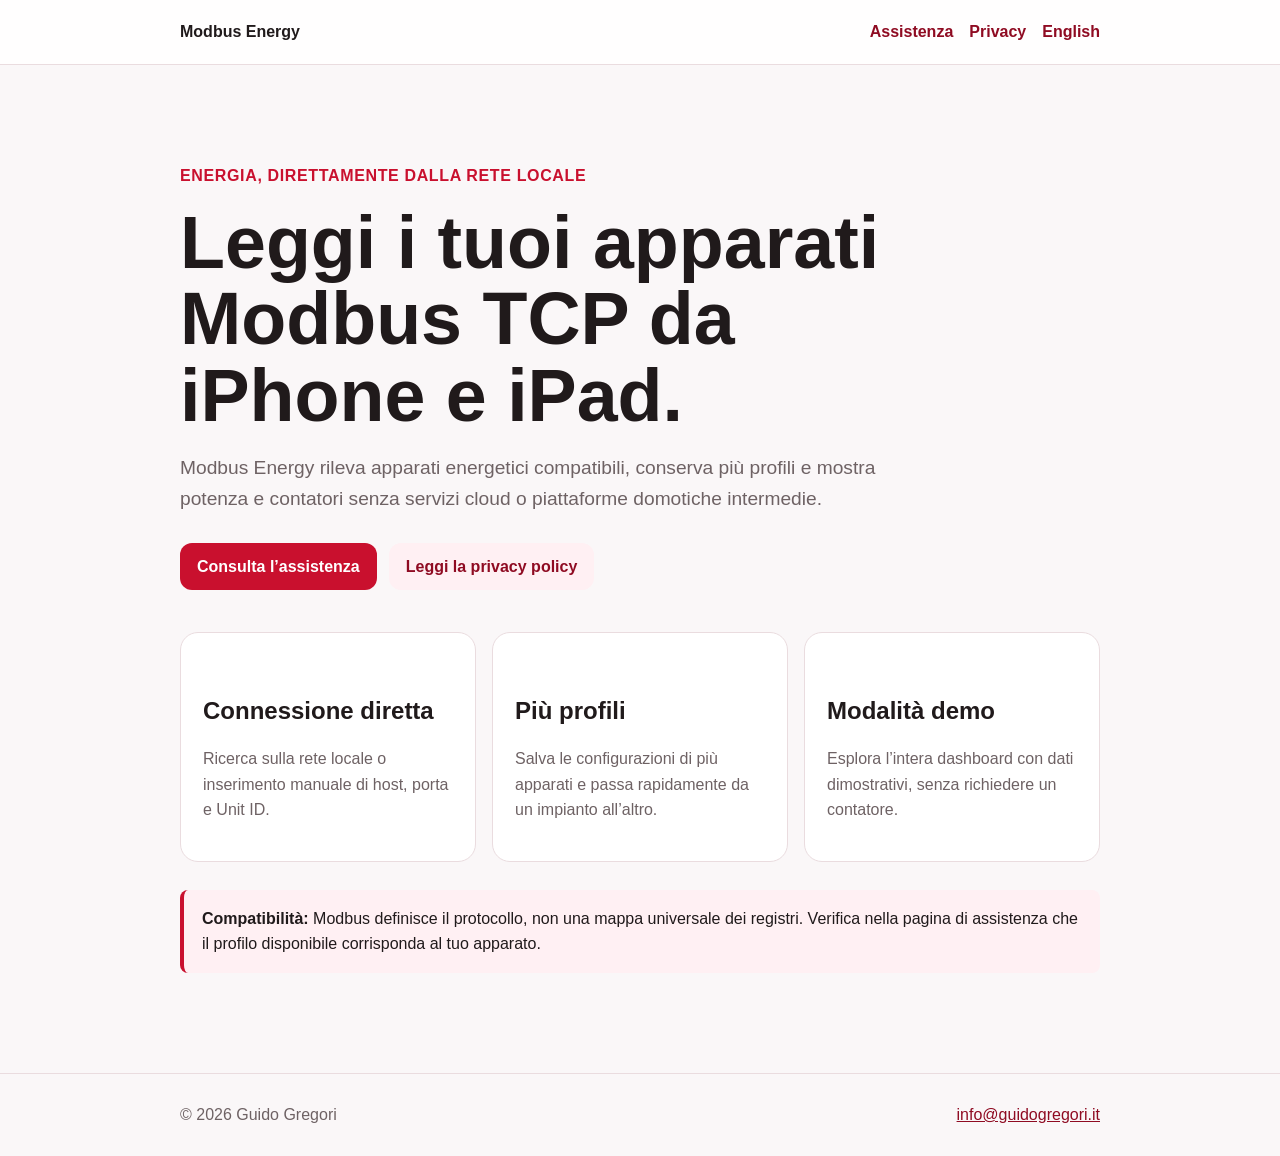
==== it/index.html @ bfdfca76 "Publish bilingual Modbus Energy information site" ====
<!doctype html>
<html lang="it">
<head>
  <meta charset="utf-8">
  <meta name="viewport" content="width=device-width, initial-scale=1">
  <meta name="description" content="Modbus Energy collega iPhone e iPad a contatori energetici Modbus TCP sulla rete locale.">
  <title>Modbus Energy — Contatori energetici Modbus TCP</title>
  <link rel="stylesheet" href="../assets/style.css">
</head>
<body>
  <header><nav class="shell"><a class="brand" href="./">Modbus Energy</a><span class="nav-links"><a href="support.html">Assistenza</a><a href="privacy.html">Privacy</a><a href="../en/" lang="en">English</a></span></nav></header>
  <main class="shell">
    <section class="hero">
      <p class="eyebrow">Energia, direttamente dalla rete locale</p>
      <h1>Leggi i tuoi apparati Modbus TCP da iPhone e iPad.</h1>
      <p class="lead">Modbus Energy rileva apparati energetici compatibili, conserva più profili e mostra potenza e contatori senza servizi cloud o piattaforme domotiche intermedie.</p>
      <div class="actions"><a class="button" href="support.html">Consulta l’assistenza</a><a class="button secondary" href="privacy.html">Leggi la privacy policy</a></div>
    </section>
    <section class="grid" aria-label="Funzioni">
      <article class="card"><h2>Connessione diretta</h2><p>Ricerca sulla rete locale o inserimento manuale di host, porta e Unit ID.</p></article>
      <article class="card"><h2>Più profili</h2><p>Salva le configurazioni di più apparati e passa rapidamente da un impianto all’altro.</p></article>
      <article class="card"><h2>Modalità demo</h2><p>Esplora l’intera dashboard con dati dimostrativi, senza richiedere un contatore.</p></article>
    </section>
    <div class="notice"><strong>Compatibilità:</strong> Modbus definisce il protocollo, non una mappa universale dei registri. Verifica nella pagina di assistenza che il profilo disponibile corrisponda al tuo apparato.</div>
  </main>
  <footer><div class="shell"><span>© 2026 Guido Gregori</span><span><a href="mailto:info@guidogregori.it">info@guidogregori.it</a></span></div></footer>
</body>
</html>
---- assets/style.css ----
:root {
  color-scheme: light dark;
  --red: #c9102e;
  --red-deep: #8f0b22;
  --red-soft: #fff0f3;
  --ink: #201a1b;
  --muted: #6e6264;
  --surface: #ffffff;
  --background: #faf7f8;
  --border: #eadcdf;
}

* { box-sizing: border-box; }

body {
  margin: 0;
  font-family: -apple-system, BlinkMacSystemFont, "Segoe UI", sans-serif;
  line-height: 1.6;
  color: var(--ink);
  background: var(--background);
}

a { color: var(--red-deep); }
a:hover { color: var(--red); }

.shell { width: min(920px, calc(100% - 36px)); margin: 0 auto; }

header {
  border-bottom: 1px solid var(--border);
  background: color-mix(in srgb, var(--surface) 92%, transparent);
}

nav {
  min-height: 64px;
  display: flex;
  align-items: center;
  justify-content: space-between;
  gap: 20px;
}

.brand { color: var(--ink); text-decoration: none; font-weight: 750; }
.nav-links { display: flex; flex-wrap: wrap; gap: 16px; }
.nav-links a { text-decoration: none; font-weight: 600; }

main { padding: 56px 0 72px; }
.hero { padding: 26px 0 42px; }
.eyebrow { color: var(--red); font-weight: 750; letter-spacing: .04em; text-transform: uppercase; }
h1 { max-width: 760px; margin: 8px 0 16px; font-size: clamp(2.2rem, 7vw, 4.6rem); line-height: 1.04; }
h2 { margin-top: 42px; line-height: 1.2; }
h3 { margin-bottom: 4px; }
.lead { max-width: 720px; color: var(--muted); font-size: 1.2rem; }

.actions { display: flex; flex-wrap: wrap; gap: 12px; margin-top: 28px; }
.button {
  display: inline-block;
  padding: 11px 17px;
  border-radius: 12px;
  background: var(--red);
  color: white;
  text-decoration: none;
  font-weight: 700;
}
.button.secondary { background: var(--red-soft); color: var(--red-deep); }

.grid { display: grid; grid-template-columns: repeat(auto-fit, minmax(230px, 1fr)); gap: 16px; }
.card {
  padding: 22px;
  border: 1px solid var(--border);
  border-radius: 18px;
  background: var(--surface);
}
.card p { color: var(--muted); }

.notice {
  margin: 28px 0;
  padding: 16px 18px;
  border-left: 4px solid var(--red);
  border-radius: 8px;
  background: var(--red-soft);
}

footer { padding: 28px 0; border-top: 1px solid var(--border); color: var(--muted); }
footer .shell { display: flex; flex-wrap: wrap; justify-content: space-between; gap: 12px; }

@media (max-width: 620px) {
  nav { align-items: flex-start; flex-direction: column; padding: 16px 0; }
  main { padding-top: 34px; }
}

@media (prefers-color-scheme: dark) {
  :root {
    --red: #ff375f;
    --red-deep: #ff6b88;
    --red-soft: #3a111b;
    --ink: #fff7f8;
    --muted: #c7b9bc;
    --surface: #201d1e;
    --background: #0e0c0d;
    --border: #44383a;
  }
}
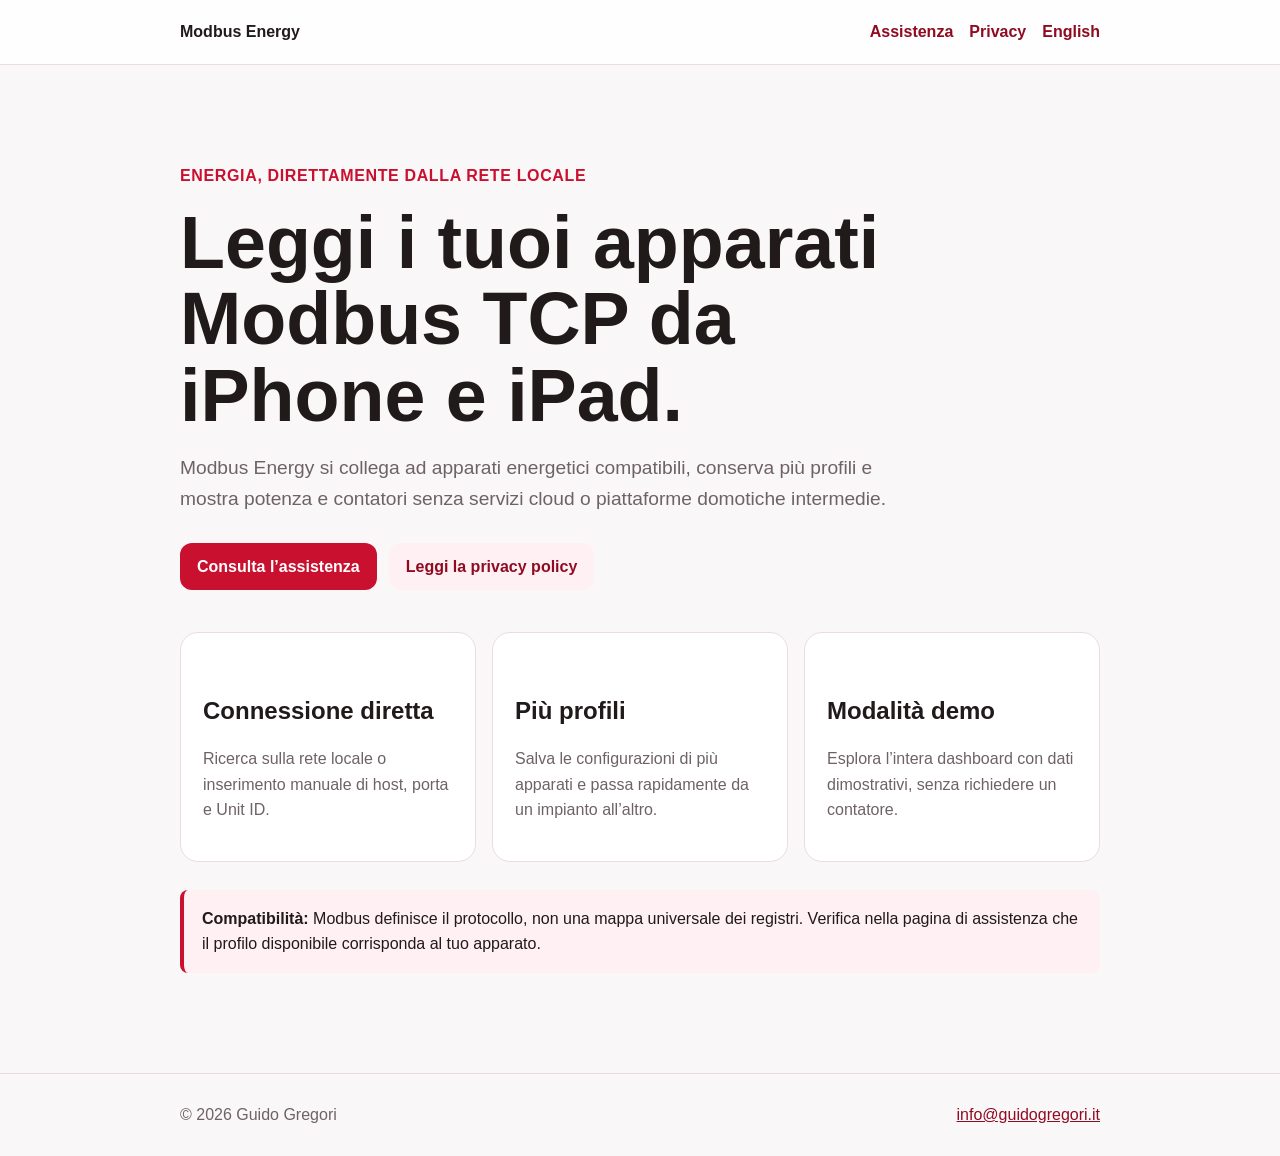
==== commit 45fec7a0: "Update support for guided profile setup" ====
--- a/it/index.html
+++ b/it/index.html
@@ -13,7 +13,7 @@
     <section class="hero">
       <p class="eyebrow">Energia, direttamente dalla rete locale</p>
       <h1>Leggi i tuoi apparati Modbus TCP da iPhone e iPad.</h1>
-      <p class="lead">Modbus Energy rileva apparati energetici compatibili, conserva più profili e mostra potenza e contatori senza servizi cloud o piattaforme domotiche intermedie.</p>
+      <p class="lead">Modbus Energy si collega ad apparati energetici compatibili, conserva più profili e mostra potenza e contatori senza servizi cloud o piattaforme domotiche intermedie.</p>
       <div class="actions"><a class="button" href="support.html">Consulta l’assistenza</a><a class="button secondary" href="privacy.html">Leggi la privacy policy</a></div>
     </section>
     <section class="grid" aria-label="Funzioni">
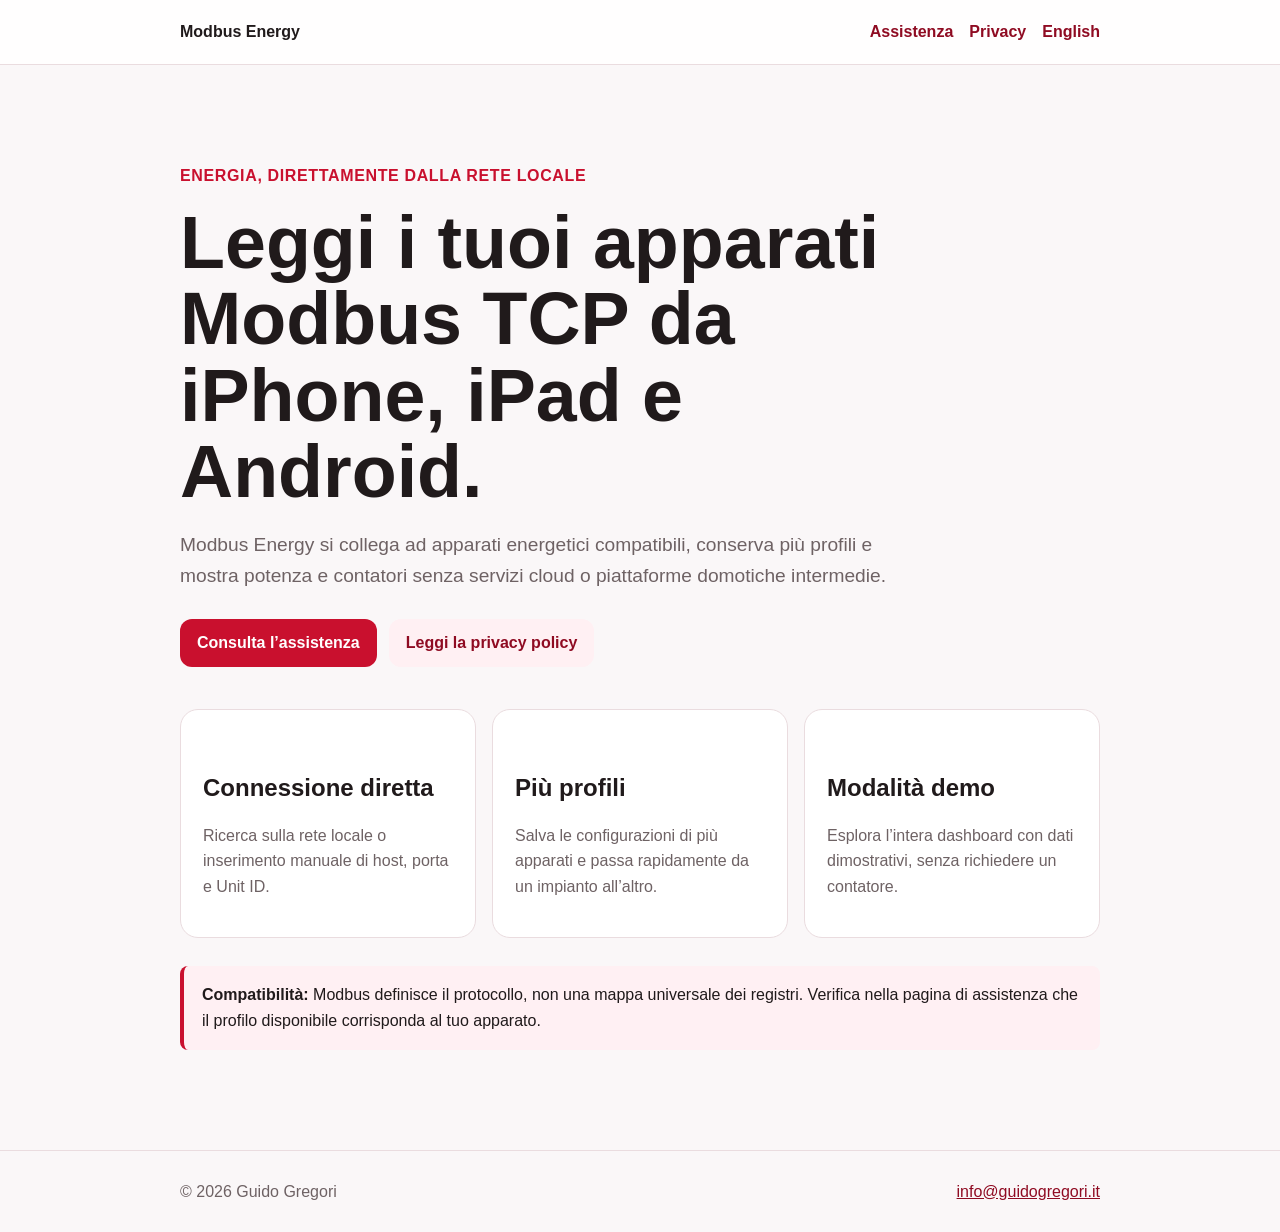
==== commit 70d4e4cf: "Add Android support information" ====
--- a/it/index.html
+++ b/it/index.html
@@ -3,7 +3,7 @@
 <head>
   <meta charset="utf-8">
   <meta name="viewport" content="width=device-width, initial-scale=1">
-  <meta name="description" content="Modbus Energy collega iPhone e iPad a contatori energetici Modbus TCP sulla rete locale.">
+  <meta name="description" content="Modbus Energy collega iPhone, iPad e dispositivi Android a contatori energetici Modbus TCP sulla rete locale.">
   <title>Modbus Energy — Contatori energetici Modbus TCP</title>
   <link rel="stylesheet" href="../assets/style.css">
 </head>
@@ -12,7 +12,7 @@
   <main class="shell">
     <section class="hero">
       <p class="eyebrow">Energia, direttamente dalla rete locale</p>
-      <h1>Leggi i tuoi apparati Modbus TCP da iPhone e iPad.</h1>
+      <h1>Leggi i tuoi apparati Modbus TCP da iPhone, iPad e Android.</h1>
       <p class="lead">Modbus Energy si collega ad apparati energetici compatibili, conserva più profili e mostra potenza e contatori senza servizi cloud o piattaforme domotiche intermedie.</p>
       <div class="actions"><a class="button" href="support.html">Consulta l’assistenza</a><a class="button secondary" href="privacy.html">Leggi la privacy policy</a></div>
     </section>
